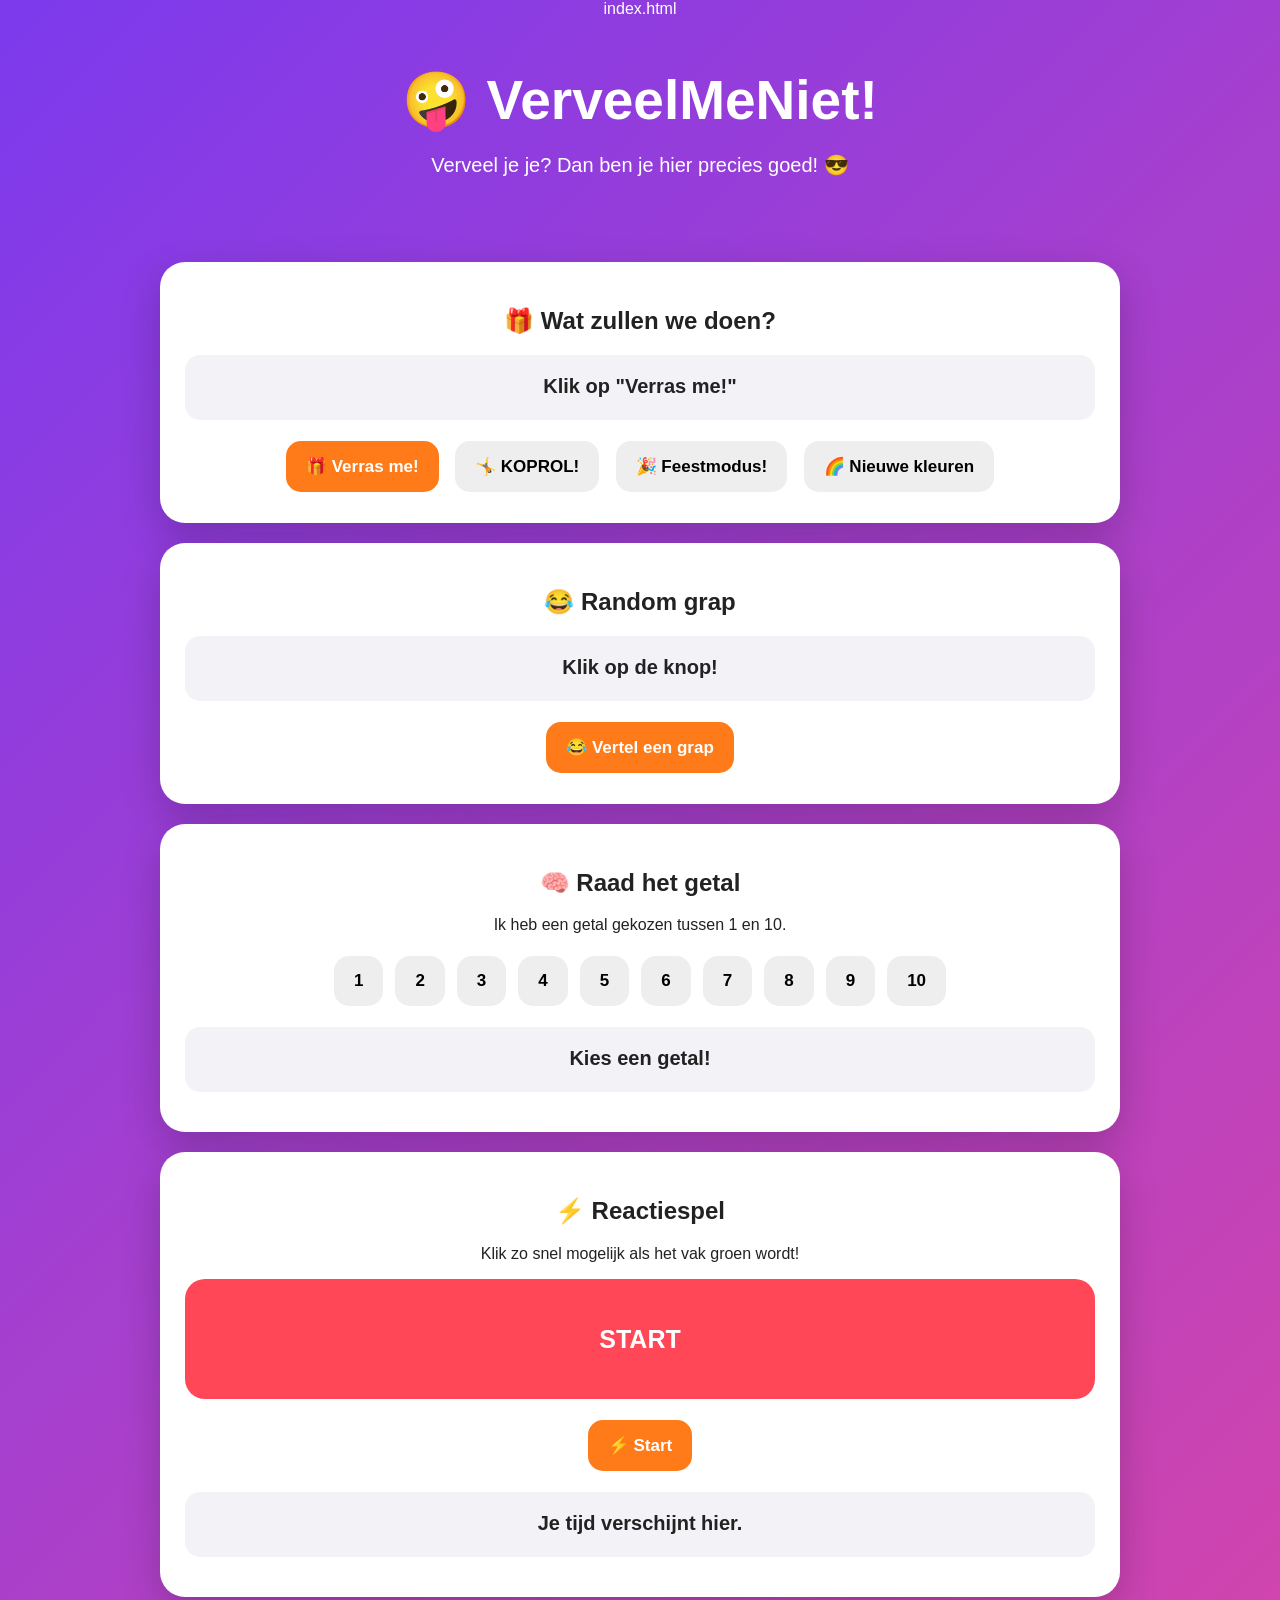
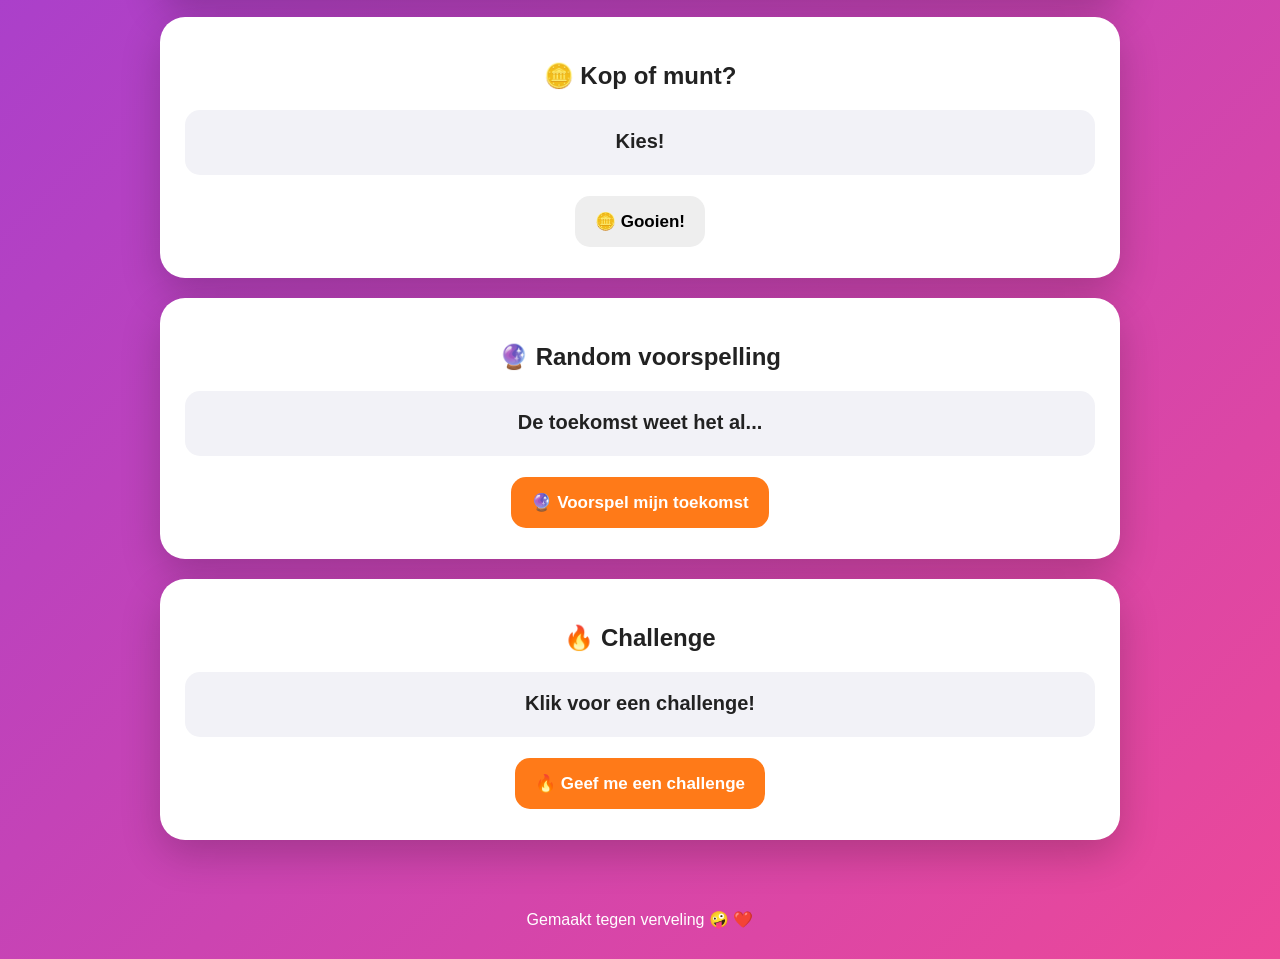
==== index.html @ f32ec21b "Add files via upload" ====
index.html
<!DOCTYPE html>
<html lang="nl">
<head>
<meta charset="UTF-8">
<meta name="viewport" content="width=device-width, initial-scale=1.0">

<title>VerveelMeNiet 🤪</title>

<style>
    * {
        box-sizing: border-box;
    }

    body {
        margin: 0;
        font-family: Arial, sans-serif;
        text-align: center;
        color: white;
        min-height: 100vh;
        background: linear-gradient(135deg, #7c3aed, #ec4899);
        transition: 0.5s;
    }

    header {
        padding: 50px 20px 25px;
    }

    h1 {
        font-size: 55px;
        margin: 0;
    }

    header p {
        font-size: 20px;
    }

    .container {
        max-width: 1000px;
        margin: auto;
        padding: 20px;
    }

    .card {
        background: white;
        color: #222;
        border-radius: 25px;
        padding: 25px;
        margin: 20px 0;
        box-shadow: 0 15px 40px rgba(0,0,0,0.2);
    }

    button {
        border: none;
        border-radius: 15px;
        padding: 15px 20px;
        margin: 6px;
        font-size: 17px;
        font-weight: bold;
        cursor: pointer;
        background: #eee;
        transition: 0.15s;
    }

    button:hover {
        transform: scale(1.08);
    }

    .main-button {
        background: #ff7a18;
        color: white;
    }

    .buttons {
        display: flex;
        flex-wrap: wrap;
        justify-content: center;
    }

    .result {
        background: #f2f2f7;
        border-radius: 15px;
        padding: 20px;
        margin: 15px 0;
        font-size: 20px;
        font-weight: bold;
        min-height: 65px;
    }

    #reaction {
        height: 120px;
        border-radius: 20px;
        background: #ff4757;
        display: flex;
        justify-content: center;
        align-items: center;
        color: white;
        font-size: 25px;
        font-weight: bold;
        cursor: pointer;
        margin: 15px 0;
    }

    footer {
        padding: 30px;
    }

    /* KOPROL */
    @keyframes koprol {
        0% {
            transform: rotate(0deg);
        }

        50% {
            transform: rotate(180deg) scale(0.9);
        }

        100% {
            transform: rotate(360deg);
        }
    }

    .do-koprol {
        animation: koprol 0.9s ease-in-out;
    }

    /* CONFETTI */
    .confetti {
        position: fixed;
        top: -20px;
        width: 10px;
        height: 18px;
        animation: vallen 2s linear forwards;
        z-index: 999;
    }

    @keyframes vallen {
        to {
            transform: translateY(110vh) rotate(720deg);
            opacity: 0;
        }
    }

    @media (max-width: 600px) {
        h1 {
            font-size: 40px;
        }

        header p {
            font-size: 17px;
        }

        button {
            font-size: 15px;
        }
    }
</style>
</head>

<body>

<header>
    <h1>🤪 VerveelMeNiet!</h1>

    <p>
        Verveel je je? Dan ben je hier precies goed! 😎
    </p>
</header>


<div class="container">

    <!-- VERRAS MIJ -->
    <div class="card">

        <h2>🎁 Wat zullen we doen?</h2>

        <div id="idee" class="result">
            Klik op "Verras me!"
        </div>

        <button class="main-button" onclick="verrasMij()">
            🎁 Verras me!
        </button>

        <button onclick="koprol()">
            🤸 KOPROL!
        </button>

        <button onclick="feest()">
            🎉 Feestmodus!
        </button>

        <button onclick="nieuweKleuren()">
            🌈 Nieuwe kleuren
        </button>

    </div>


    <!-- GRAP -->
    <div class="card">

        <h2>😂 Random grap</h2>

        <div id="grap" class="result">
            Klik op de knop!
        </div>

        <button class="main-button" onclick="grap()">
            😂 Vertel een grap
        </button>

    </div>


    <!-- RAAD HET GETAL -->
    <div class="card">

        <h2>🧠 Raad het getal</h2>

        <p>
            Ik heb een getal gekozen tussen 1 en 10.
        </p>

        <div class="buttons">

            <button onclick="raad(1)">1</button>
            <button onclick="raad(2)">2</button>
            <button onclick="raad(3)">3</button>
            <button onclick="raad(4)">4</button>
            <button onclick="raad(5)">5</button>
            <button onclick="raad(6)">6</button>
            <button onclick="raad(7)">7</button>
            <button onclick="raad(8)">8</button>
            <button onclick="raad(9)">9</button>
            <button onclick="raad(10)">10</button>

        </div>

        <div id="raadResultaat" class="result">
            Kies een getal!
        </div>

    </div>


    <!-- REACTIESPEL -->
    <div class="card">

        <h2>⚡ Reactiespel</h2>

        <p>
            Klik zo snel mogelijk als het vak groen wordt!
        </p>

        <div id="reaction" onclick="klikReaction()">
            START
        </div>

        <button class="main-button" onclick="startReaction()">
            ⚡ Start
        </button>

        <div id="reactionResult" class="result">
            Je tijd verschijnt hier.
        </div>

    </div>


    <!-- KOP OF MUNT -->
    <div class="card">

        <h2>🪙 Kop of munt?</h2>

        <div id="muntResultaat" class="result">
            Kies!
        </div>

        <button onclick="muntGooien()">
            🪙 Gooien!
        </button>

    </div>


    <!-- VOORSPELLING -->
    <div class="card">

        <h2>🔮 Random voorspelling</h2>

        <div id="voorspelling" class="result">
            De toekomst weet het al...
        </div>

        <button class="main-button" onclick="voorspel()">
            🔮 Voorspel mijn toekomst
        </button>

    </div>


    <!-- CHALLENGE -->
    <div class="card">

        <h2>🔥 Challenge</h2>

        <div id="challenge" class="result">
            Klik voor een challenge!
        </div>

        <button class="main-button" onclick="challenge()">
            🔥 Geef me een challenge
        </button>

    </div>

</div>


<footer>
    Gemaakt tegen verveling 🤪 ❤️
</footer>


<script>

const ideeen = [
    "Doe 20 seconden alsof je een robot bent 🤖",
    "Teken een dier met je ogen dicht 🎨",
    "Verzin een nieuwe kleur 🌈",
    "Doe een dansje van 10 seconden 💃",
    "Probeer een zin te zeggen zonder de letter A 😮",
    "Bouw een toren van spullen om je heen 🏗️",
    "Verzin een superheld met een nutteloze superkracht 🦸",
    "Doe alsof je een nieuwslezer bent 📺",
    "Maak een gekke foto 📸",
    "Leer één nieuw woord in een andere taal 🌍"
];


const grappen = [
    "Waarom ging de computer naar de dokter? Hij had een virus! 💻😂",
    "Wat zegt een vis als hij tegen een muur zwemt? Dam! 🐟",
    "Waarom kan een skelet niet liegen? Je kunt er dwars doorheen kijken! 💀",
    "Wat doet een nul naast een acht? Een briljant idee! 🤓",
    "Waarom nam de banaan zonnebrand mee? 🍌"
];


const challenges = [
    "Probeer 30 seconden niet te lachen 😐",
    "Noem 10 dieren in 15 seconden 🐶",
    "Bedenk 5 superkrachten die niemand wil 🦸",
    "Maak een geluid dat niemand kan raden 🔊",
    "Schrijf je naam met je andere hand ✍️",
    "Zoek iets in je kamer dat blauw is 🔎"
];


let geheimGetal = Math.floor(Math.random() * 10) + 1;

let reactionStart = 0;
let reactionKlaar = false;
let reactionTimer;


/* RANDOM ITEM */

function randomItem(lijst) {
    return lijst[Math.floor(Math.random() * lijst.length)];
}


/* VERRAS MIJ */

function verrasMij() {

    document.getElementById("idee").textContent =
        randomItem(ideeen);

}


/* GRAP */

function grap() {

    document.getElementById("grap").textContent =
        randomItem(grappen);

}


/* KOPROL */

function koprol() {

    document.body.classList.remove("do-koprol");

    void document.body.offsetWidth;

    document.body.classList.add("do-koprol");

}


/* FEEST */

function feest() {

    for (let i = 0; i < 80; i++) {

        let confetti = document.createElement("div");

        confetti.className = "confetti";

        confetti.style.left =
            Math.random() * 100 + "vw";

        confetti.style.background =
            "hsl(" + Math.random() * 360 + ", 90%, 60%)";

        confetti.style.animationDelay =
            Math.random() * 0.7 + "s";

        document.body.appendChild(confetti);

        setTimeout(function() {
            confetti.remove();
        }, 2500);

    }

}


/* NIEUWE KLEUREN */

function nieuweKleuren() {

    const kleuren = [
        ["#06b6d4", "#3b82f6"],
        ["#22c55e", "#14b8a6"],
        ["#f97316", "#ef4444"],
        ["#8b5cf6", "#d946ef"],
        ["#0f766e", "#84cc16"]
    ];

    let kleurenSet =
        randomItem(kleuren);

    document.body.style.background =
        "linear-gradient(135deg, " +
        kleurenSet[0] +
        ", " +
        kleurenSet[1] +
        ")";

}


/* RAAD HET GETAL */

function raad(getal) {

    let resultaat =
        document.getElementById("raadResultaat");

    if (getal === geheimGetal) {

        resultaat.textContent =
            "🎉 GOED GERADEN!";

        geheimGetal =
            Math.floor(Math.random() * 10) + 1;

        feest();

    } else if (getal < geheimGetal) {

        resultaat.textContent =
            "⬆️ Hoger!";

    } else {

        resultaat.textContent =
            "⬇️ Lager!";

    }

}


/* REACTIESPEL */

function startReaction() {

    const vak =
        document.getElementById("reaction");

    reactionKlaar = false;

    vak.textContent = "Wacht...";

    vak.style.background = "#f59e0b";

    let tijd =
        Math.random() * 3000 + 1000;

    clearTimeout(reactionTimer);

    reactionTimer = setTimeout(function() {

        reactionKlaar = true;

        reactionStart =
            performance.now();

        vak.textContent =
            "KLIK!!!";

        vak.style.background =
            "#22c55e";

    }, tijd);

}


/* REACTION KLIKKEN */

function klikReaction() {

    const vak =
        document.getElementById("reaction");

    if (!reactionKlaar) {

        vak.textContent =
            "TE VROEG! 😂";

        vak.style.background =
            "#ef4444";

        clearTimeout(reactionTimer);

        return;

    }

    let tijd =
        Math.round(
            performance.now() - reactionStart
        );

    document.getElementById("reactionResult")
        .textContent =
        "⚡ " + tijd + " milliseconden!";

    vak.textContent =
        "START";

    vak.style.background =
        "#ff4757";

    reactionKlaar = false;

}


/* KOP OF MUNT */

function muntGooien() {

    let resultaat =
        Math.random() < 0.5
        ? "KOP 🪙"
        : "MUNT 🪙";

    document.getElementById("muntResultaat")
        .textContent =
        resultaat;

}


/* VOORSPELLING */

function voorspel() {

    const voorspellingen = [

        "Binnenkort gebeurt er iets verrassend leuks! ✨",

        "Je gaat vandaag hard lachen 😂",

        "Je krijgt binnenkort een goed idee 💡",

        "Er wacht een leuke ontdekking op je 🔎",

        "Vandaag is een goede dag om iets nieuws te proberen 🚀"

    ];

    document.getElementById("voorspelling")
        .textContent =
        randomItem(voorspellingen);

}


/* CHALLENGE */

function challenge() {

    document.getElementById("challenge")
        .textContent =
        randomItem(challenges);

}

</script>

</body>
</html>
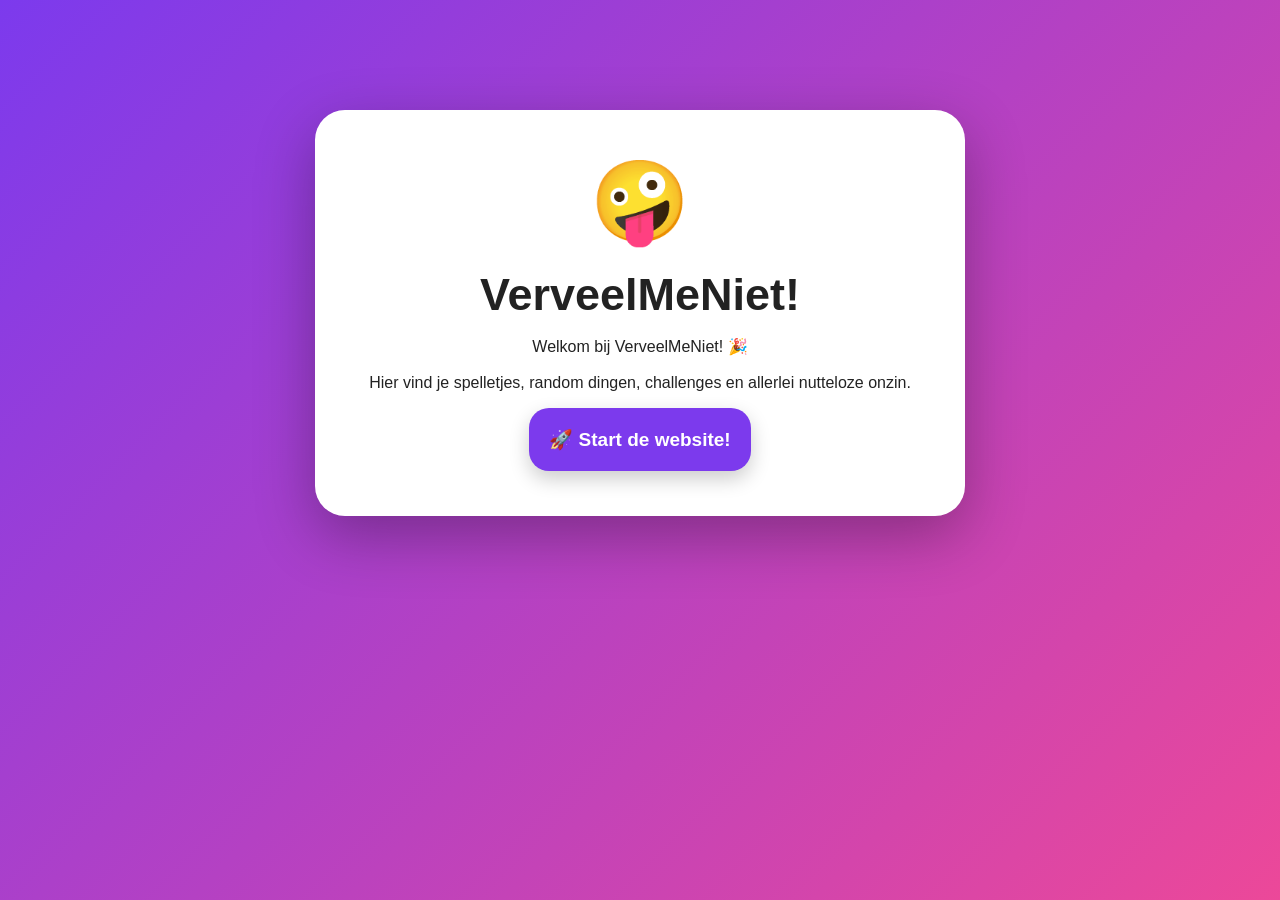
==== commit 1a80422b: "Refactor index.html structure and styling" ====
--- a/index.html
+++ b/index.html
@@ -1,11 +1,9 @@
-index.html
 <!DOCTYPE html>
 <html lang="nl">
 <head>
 <meta charset="UTF-8">
 <meta name="viewport" content="width=device-width, initial-scale=1.0">
-
-<title>VerveelMeNiet 🤪</title>
+<title>VerveelMeNiet!</title>
 
 <style>
     * {
@@ -15,143 +13,114 @@
     body {
         margin: 0;
         font-family: Arial, sans-serif;
+        background: linear-gradient(135deg, #7c3aed, #ec4899);
+        min-height: 100vh;
+        color: white;
+    }
+
+    .scherm {
+        display: none;
+        min-height: 100vh;
+        padding: 30px 20px;
         text-align: center;
+    }
+
+    .actief {
+        display: block;
+    }
+
+    h1 {
+        font-size: 45px;
+        margin: 20px 0 10px;
+    }
+
+    h2 {
+        font-size: 32px;
+    }
+
+    .ondertitel {
+        font-size: 20px;
+        margin-bottom: 30px;
+    }
+
+    .menu {
+        max-width: 800px;
+        margin: auto;
+        display: grid;
+        grid-template-columns: repeat(auto-fit, minmax(220px, 1fr));
+        gap: 18px;
+    }
+
+    button {
+        border: none;
+        border-radius: 20px;
+        padding: 20px;
+        font-size: 19px;
+        font-weight: bold;
+        cursor: pointer;
+        background: white;
+        color: #333;
+        box-shadow: 0 8px 20px rgba(0,0,0,0.2);
+        transition: 0.2s;
+    }
+
+    button:hover {
+        transform: scale(1.05);
+    }
+
+    .terug {
+        margin-top: 35px;
+        background: #222;
         color: white;
-        min-height: 100vh;
-        background: linear-gradient(135deg, #7c3aed, #ec4899);
-        transition: 0.5s;
-    }
-
-    header {
-        padding: 50px 20px 25px;
-    }
-
-    h1 {
-        font-size: 55px;
-        margin: 0;
-    }
-
-    header p {
-        font-size: 20px;
-    }
-
-    .container {
-        max-width: 1000px;
-        margin: auto;
-        padding: 20px;
-    }
-
-    .card {
+    }
+
+    .random-knop {
+        background: linear-gradient(135deg, #ff7a18, #ffb000);
+        color: white;
+        font-size: 24px;
+        padding: 25px;
+    }
+
+    .start-box {
+        max-width: 650px;
+        margin: 80px auto;
         background: white;
         color: #222;
+        padding: 45px 25px;
+        border-radius: 30px;
+        box-shadow: 0 20px 60px rgba(0,0,0,0.3);
+    }
+
+    .start-emoji {
+        font-size: 80px;
+    }
+
+    .start-box button {
+        background: #7c3aed;
+        color: white;
+    }
+
+    .kaart {
+        max-width: 700px;
+        margin: 30px auto;
+        background: white;
+        color: #222;
+        padding: 35px;
         border-radius: 25px;
-        padding: 25px;
-        margin: 20px 0;
-        box-shadow: 0 15px 40px rgba(0,0,0,0.2);
-    }
-
-    button {
-        border: none;
-        border-radius: 15px;
-        padding: 15px 20px;
-        margin: 6px;
-        font-size: 17px;
-        font-weight: bold;
-        cursor: pointer;
-        background: #eee;
-        transition: 0.15s;
-    }
-
-    button:hover {
-        transform: scale(1.08);
-    }
-
-    .main-button {
-        background: #ff7a18;
-        color: white;
-    }
-
-    .buttons {
-        display: flex;
-        flex-wrap: wrap;
-        justify-content: center;
-    }
-
-    .result {
-        background: #f2f2f7;
-        border-radius: 15px;
-        padding: 20px;
-        margin: 15px 0;
-        font-size: 20px;
-        font-weight: bold;
-        min-height: 65px;
-    }
-
-    #reaction {
-        height: 120px;
-        border-radius: 20px;
-        background: #ff4757;
-        display: flex;
-        justify-content: center;
-        align-items: center;
-        color: white;
-        font-size: 25px;
-        font-weight: bold;
-        cursor: pointer;
-        margin: 15px 0;
-    }
-
-    footer {
-        padding: 30px;
-    }
-
-    /* KOPROL */
-    @keyframes koprol {
-        0% {
-            transform: rotate(0deg);
-        }
-
-        50% {
-            transform: rotate(180deg) scale(0.9);
-        }
-
-        100% {
-            transform: rotate(360deg);
-        }
-    }
-
-    .do-koprol {
-        animation: koprol 0.9s ease-in-out;
-    }
-
-    /* CONFETTI */
-    .confetti {
-        position: fixed;
-        top: -20px;
-        width: 10px;
-        height: 18px;
-        animation: vallen 2s linear forwards;
-        z-index: 999;
-    }
-
-    @keyframes vallen {
-        to {
-            transform: translateY(110vh) rotate(720deg);
-            opacity: 0;
-        }
+        box-shadow: 0 10px 30px rgba(0,0,0,0.25);
+    }
+
+    .kaart h3 {
+        font-size: 30px;
     }
 
     @media (max-width: 600px) {
         h1 {
-            font-size: 40px;
+            font-size: 35px;
         }
 
-        header p {
-            font-size: 17px;
-        }
-
-        button {
-            font-size: 15px;
+        h2 {
+            font-size: 27px;
         }
     }
 </style>
@@ -159,469 +128,360 @@
 
 <body>
 
-<header>
+<!-- ========================= -->
+<!-- STARTSCHERM -->
+<!-- ========================= -->
+
+<div id="startscherm" class="scherm actief">
+
+    <div class="start-box">
+
+        <div class="start-emoji">🤪</div>
+
+        <h1>VerveelMeNiet!</h1>
+
+        <p>
+            Welkom bij VerveelMeNiet! 🎉<br><br>
+            Hier vind je spelletjes, random dingen,
+            challenges en allerlei nutteloze onzin.
+        </p>
+
+        <button onclick="naar('hoofdmenu')">
+            🚀 Start de website!
+        </button>
+
+    </div>
+
+</div>
+
+
+<!-- ========================= -->
+<!-- HOOFDMENU -->
+<!-- ========================= -->
+
+<div id="hoofdmenu" class="scherm">
+
     <h1>🤪 VerveelMeNiet!</h1>
 
-    <p>
-        Verveel je je? Dan ben je hier precies goed! 😎
+    <p class="ondertitel">
+        Kies waar je zin in hebt!
     </p>
-</header>
-
-
-<div class="container">
-
-    <!-- VERRAS MIJ -->
-    <div class="card">
-
-        <h2>🎁 Wat zullen we doen?</h2>
-
-        <div id="idee" class="result">
-            Klik op "Verras me!"
-        </div>
-
-        <button class="main-button" onclick="verrasMij()">
-            🎁 Verras me!
-        </button>
-
-        <button onclick="koprol()">
-            🤸 KOPROL!
-        </button>
-
-        <button onclick="feest()">
-            🎉 Feestmodus!
-        </button>
-
-        <button onclick="nieuweKleuren()">
-            🌈 Nieuwe kleuren
-        </button>
-
-    </div>
-
-
-    <!-- GRAP -->
-    <div class="card">
-
-        <h2>😂 Random grap</h2>
-
-        <div id="grap" class="result">
-            Klik op de knop!
-        </div>
-
-        <button class="main-button" onclick="grap()">
-            😂 Vertel een grap
-        </button>
-
-    </div>
-
-
-    <!-- RAAD HET GETAL -->
-    <div class="card">
-
-        <h2>🧠 Raad het getal</h2>
-
-        <p>
-            Ik heb een getal gekozen tussen 1 en 10.
+
+    <div class="menu">
+
+        <button onclick="naar('spelletjes')">
+            🎮 Spelletjes
+        </button>
+
+        <button onclick="naar('random')">
+            🎲 Random
+        </button>
+
+        <button onclick="naar('nutteloos')">
+            🤪 Nutteloos & grappig
+        </button>
+
+        <button onclick="naar('challenges')">
+            🏆 Challenges
+        </button>
+
+        <button onclick="naar('achievements')">
+            🎖️ Achievements
+        </button>
+
+        <button class="random-knop" onclick="doeIetsWillekeurigs()">
+            🤯 DOE IETS<br>WILLEKEURIGS
+        </button>
+
+    </div>
+
+</div>
+
+
+<!-- ========================= -->
+<!-- SPELLETJES -->
+<!-- ========================= -->
+
+<div id="spelletjes" class="scherm">
+
+    <h2>🎮 Spelletjes</h2>
+
+    <p class="ondertitel">
+        Kies een spel!
+    </p>
+
+    <div class="menu">
+
+        <button onclick="openSpel('🎯 Klikspel')">
+            🎯 Klikspel
+        </button>
+
+        <button onclick="openSpel('🧠 Geheugenspel')">
+            🧠 Geheugenspel
+        </button>
+
+        <button onclick="openSpel('🐍 Mini Snake')">
+            🐍 Mini Snake
+        </button>
+
+        <button onclick="openSpel('🔢 2048-achtig spel')">
+            🔢 2048-achtig spel
+        </button>
+
+        <button onclick="openSpel('🟢 Kleur-reactiespel')">
+            🟢 Kleur-reactiespel
+        </button>
+
+        <button onclick="openSpel('🧩 Mini-puzzel')">
+            🧩 Mini-puzzel
+        </button>
+
+        <button onclick="openSpel('🪨📄✂️ Steen-papier-schaar')">
+            🪨📄✂️ Steen-papier-schaar
+        </button>
+
+    </div>
+
+    <button class="terug" onclick="naar('hoofdmenu')">
+        🏠 Hoofdmenu
+    </button>
+
+</div>
+
+
+<!-- ========================= -->
+<!-- RANDOM -->
+<!-- ========================= -->
+
+<div id="random" class="scherm">
+
+    <h2>🎲 Random</h2>
+
+    <div class="menu">
+
+        <button onclick="openSpel('🔥 Random challenge')">
+            🔥 Random challenge
+        </button>
+
+        <button onclick="openSpel('🔮 Random voorspelling')">
+            🔮 Random voorspelling
+        </button>
+
+        <button onclick="openSpel('🎭 Persoonlijkheidstest')">
+            🎭 Welke persoonlijkheid ben jij?
+        </button>
+
+        <button onclick="openSpel('🦸 Superkracht')">
+            🦸 Welke superkracht krijg jij?
+        </button>
+
+        <button onclick="openSpel('🐉 Fantasiedier')">
+            🐉 Welk fantasiedier ben jij?
+        </button>
+
+        <button onclick="openSpel('🌍 Random plek')">
+            🌍 Random plek op aarde
+        </button>
+
+        <button onclick="openSpel('🍕 Eten')">
+            🍕 Wat moet je vandaag eten?
+        </button>
+
+    </div>
+
+    <button class="terug" onclick="naar('hoofdmenu')">
+        🏠 Hoofdmenu
+    </button>
+
+</div>
+
+
+<!-- ========================= -->
+<!-- NUTTELOOS -->
+<!-- ========================= -->
+
+<div id="nutteloos" class="scherm">
+
+    <h2>🤪 Nutteloos & grappig</h2>
+
+    <div class="menu">
+
+        <button onclick="openSpel('🐸 Kikker')">
+            🐸 Kikker over je scherm
+        </button>
+
+        <button onclick="openSpel('🐱 Kattenknop')">
+            🐱 Kattenknop
+        </button>
+
+        <button onclick="openSpel('🥔 Aardappelknop')">
+            🥔 Aardappelknop
+        </button>
+
+        <button onclick="openSpel('🦆 Eendensimulator')">
+            🦆 Eendensimulator
+        </button>
+
+        <button onclick="openSpel('🧀 Kaasknop')">
+            🧀 Kaasknop
+        </button>
+
+        <button onclick="openSpel('💨 Nutteloze knop')">
+            💨 Nutteloze knop
+        </button>
+
+        <button onclick="openSpel('🔊 Random geluid')">
+            🔊 Random geluid
+        </button>
+
+    </div>
+
+    <button class="terug" onclick="naar('hoofdmenu')">
+        🏠 Hoofdmenu
+    </button>
+
+</div>
+
+
+<!-- ========================= -->
+<!-- CHALLENGES -->
+<!-- ========================= -->
+
+<div id="challenges" class="scherm">
+
+    <h2>🏆 Challenges</h2>
+
+    <div class="menu">
+
+        <button onclick="openSpel('📅 Dagelijkse challenge')">
+            📅 Dagelijkse challenge
+        </button>
+
+        <button onclick="openSpel('🔥 Highscore')">
+            🔥 Highscore
+        </button>
+
+        <button onclick="openSpel('⭐ Punten')">
+            ⭐ Punten verzamelen
+        </button>
+
+    </div>
+
+    <button class="terug" onclick="naar('hoofdmenu')">
+        🏠 Hoofdmenu
+    </button>
+
+</div>
+
+
+<!-- ========================= -->
+<!-- ACHIEVEMENTS -->
+<!-- ========================= -->
+
+<div id="achievements" class="scherm">
+
+    <h2>🎖️ Achievements</h2>
+
+    <div class="kaart">
+
+        <h3>🏅 Jouw achievements</h3>
+
+        <p>🤸 Eerste koprol</p>
+        <p>🎉 Feestbeest</p>
+        <p>😂 10 grappen bekeken</p>
+        <p>🎮 5 spelletjes gespeeld</p>
+
+    </div>
+
+    <button class="terug" onclick="naar('hoofdmenu')">
+        🏠 Hoofdmenu
+    </button>
+
+</div>
+
+
+<!-- ========================= -->
+<!-- SPEL-SCHERM -->
+<!-- ========================= -->
+
+<div id="spel" class="scherm">
+
+    <div class="kaart">
+
+        <h2 id="spelTitel">🎮 Spel</h2>
+
+        <p id="spelTekst">
+            Dit spel gaan we binnenkort bouwen! 🚧
         </p>
 
-        <div class="buttons">
-
-            <button onclick="raad(1)">1</button>
-            <button onclick="raad(2)">2</button>
-            <button onclick="raad(3)">3</button>
-            <button onclick="raad(4)">4</button>
-            <button onclick="raad(5)">5</button>
-            <button onclick="raad(6)">6</button>
-            <button onclick="raad(7)">7</button>
-            <button onclick="raad(8)">8</button>
-            <button onclick="raad(9)">9</button>
-            <button onclick="raad(10)">10</button>
-
-        </div>
-
-        <div id="raadResultaat" class="result">
-            Kies een getal!
-        </div>
-
-    </div>
-
-
-    <!-- REACTIESPEL -->
-    <div class="card">
-
-        <h2>⚡ Reactiespel</h2>
-
-        <p>
-            Klik zo snel mogelijk als het vak groen wordt!
-        </p>
-
-        <div id="reaction" onclick="klikReaction()">
-            START
-        </div>
-
-        <button class="main-button" onclick="startReaction()">
-            ⚡ Start
-        </button>
-
-        <div id="reactionResult" class="result">
-            Je tijd verschijnt hier.
-        </div>
-
-    </div>
-
-
-    <!-- KOP OF MUNT -->
-    <div class="card">
-
-        <h2>🪙 Kop of munt?</h2>
-
-        <div id="muntResultaat" class="result">
-            Kies!
-        </div>
-
-        <button onclick="muntGooien()">
-            🪙 Gooien!
-        </button>
-
-    </div>
-
-
-    <!-- VOORSPELLING -->
-    <div class="card">
-
-        <h2>🔮 Random voorspelling</h2>
-
-        <div id="voorspelling" class="result">
-            De toekomst weet het al...
-        </div>
-
-        <button class="main-button" onclick="voorspel()">
-            🔮 Voorspel mijn toekomst
-        </button>
-
-    </div>
-
-
-    <!-- CHALLENGE -->
-    <div class="card">
-
-        <h2>🔥 Challenge</h2>
-
-        <div id="challenge" class="result">
-            Klik voor een challenge!
-        </div>
-
-        <button class="main-button" onclick="challenge()">
-            🔥 Geef me een challenge
-        </button>
-
-    </div>
-
-</div>
-
-
-<footer>
-    Gemaakt tegen verveling 🤪 ❤️
-</footer>
+        <button onclick="naar('spelletjes')">
+            🎮 Terug naar spelletjes
+        </button>
+
+        <br><br>
+
+        <button class="terug" onclick="naar('hoofdmenu')">
+            🏠 Hoofdmenu
+        </button>
+
+    </div>
+
+</div>
 
 
 <script>
 
-const ideeen = [
-    "Doe 20 seconden alsof je een robot bent 🤖",
-    "Teken een dier met je ogen dicht 🎨",
-    "Verzin een nieuwe kleur 🌈",
-    "Doe een dansje van 10 seconden 💃",
-    "Probeer een zin te zeggen zonder de letter A 😮",
-    "Bouw een toren van spullen om je heen 🏗️",
-    "Verzin een superheld met een nutteloze superkracht 🦸",
-    "Doe alsof je een nieuwslezer bent 📺",
-    "Maak een gekke foto 📸",
-    "Leer één nieuw woord in een andere taal 🌍"
-];
-
-
-const grappen = [
-    "Waarom ging de computer naar de dokter? Hij had een virus! 💻😂",
-    "Wat zegt een vis als hij tegen een muur zwemt? Dam! 🐟",
-    "Waarom kan een skelet niet liegen? Je kunt er dwars doorheen kijken! 💀",
-    "Wat doet een nul naast een acht? Een briljant idee! 🤓",
-    "Waarom nam de banaan zonnebrand mee? 🍌"
-];
-
-
-const challenges = [
-    "Probeer 30 seconden niet te lachen 😐",
-    "Noem 10 dieren in 15 seconden 🐶",
-    "Bedenk 5 superkrachten die niemand wil 🦸",
-    "Maak een geluid dat niemand kan raden 🔊",
-    "Schrijf je naam met je andere hand ✍️",
-    "Zoek iets in je kamer dat blauw is 🔎"
-];
-
-
-let geheimGetal = Math.floor(Math.random() * 10) + 1;
-
-let reactionStart = 0;
-let reactionKlaar = false;
-let reactionTimer;
-
-
-/* RANDOM ITEM */
-
-function randomItem(lijst) {
-    return lijst[Math.floor(Math.random() * lijst.length)];
+function naar(schermNaam) {
+
+    const schermen = document.querySelectorAll(".scherm");
+
+    schermen.forEach(function(scherm) {
+        scherm.classList.remove("actief");
+    });
+
+    document.getElementById(schermNaam).classList.add("actief");
+
+    window.scrollTo(0, 0);
 }
 
 
-/* VERRAS MIJ */
-
-function verrasMij() {
-
-    document.getElementById("idee").textContent =
-        randomItem(ideeen);
-
+function openSpel(naam) {
+
+    document.getElementById("spelTitel").textContent = naam;
+
+    document.getElementById("spelTekst").textContent =
+        "Dit onderdeel gaan we binnenkort helemaal werkend maken! 🚧";
+
+    naar("spel");
 }
 
 
-/* GRAP */
-
-function grap() {
-
-    document.getElementById("grap").textContent =
-        randomItem(grappen);
-
+function doeIetsWillekeurigs() {
+
+    const dingen = [
+        "🎯 Klikspel",
+        "🧠 Geheugenspel",
+        "🐍 Mini Snake",
+        "🔮 Een random voorspelling",
+        "🔥 Een random challenge",
+        "🐸 Een kikker",
+        "😂 Een grap",
+        "🎉 Confetti"
+    ];
+
+    const keuze =
+        dingen[Math.floor(Math.random() * dingen.length)];
+
+    document.getElementById("spelTitel").textContent =
+        "🤯 Willekeurig gekozen!";
+
+    document.getElementById("spelTekst").textContent =
+        "Je krijgt: " + keuze;
+
+    naar("spel");
 }
 
-
-/* KOPROL */
-
-function koprol() {
-
-    document.body.classList.remove("do-koprol");
-
-    void document.body.offsetWidth;
-
-    document.body.classList.add("do-koprol");
-
-}
-
-
-/* FEEST */
-
-function feest() {
-
-    for (let i = 0; i < 80; i++) {
-
-        let confetti = document.createElement("div");
-
-        confetti.className = "confetti";
-
-        confetti.style.left =
-            Math.random() * 100 + "vw";
-
-        confetti.style.background =
-            "hsl(" + Math.random() * 360 + ", 90%, 60%)";
-
-        confetti.style.animationDelay =
-            Math.random() * 0.7 + "s";
-
-        document.body.appendChild(confetti);
-
-        setTimeout(function() {
-            confetti.remove();
-        }, 2500);
-
-    }
-
-}
-
-
-/* NIEUWE KLEUREN */
-
-function nieuweKleuren() {
-
-    const kleuren = [
-        ["#06b6d4", "#3b82f6"],
-        ["#22c55e", "#14b8a6"],
-        ["#f97316", "#ef4444"],
-        ["#8b5cf6", "#d946ef"],
-        ["#0f766e", "#84cc16"]
-    ];
-
-    let kleurenSet =
-        randomItem(kleuren);
-
-    document.body.style.background =
-        "linear-gradient(135deg, " +
-        kleurenSet[0] +
-        ", " +
-        kleurenSet[1] +
-        ")";
-
-}
-
-
-/* RAAD HET GETAL */
-
-function raad(getal) {
-
-    let resultaat =
-        document.getElementById("raadResultaat");
-
-    if (getal === geheimGetal) {
-
-        resultaat.textContent =
-            "🎉 GOED GERADEN!";
-
-        geheimGetal =
-            Math.floor(Math.random() * 10) + 1;
-
-        feest();
-
-    } else if (getal < geheimGetal) {
-
-        resultaat.textContent =
-            "⬆️ Hoger!";
-
-    } else {
-
-        resultaat.textContent =
-            "⬇️ Lager!";
-
-    }
-
-}
-
-
-/* REACTIESPEL */
-
-function startReaction() {
-
-    const vak =
-        document.getElementById("reaction");
-
-    reactionKlaar = false;
-
-    vak.textContent = "Wacht...";
-
-    vak.style.background = "#f59e0b";
-
-    let tijd =
-        Math.random() * 3000 + 1000;
-
-    clearTimeout(reactionTimer);
-
-    reactionTimer = setTimeout(function() {
-
-        reactionKlaar = true;
-
-        reactionStart =
-            performance.now();
-
-        vak.textContent =
-            "KLIK!!!";
-
-        vak.style.background =
-            "#22c55e";
-
-    }, tijd);
-
-}
-
-
-/* REACTION KLIKKEN */
-
-function klikReaction() {
-
-    const vak =
-        document.getElementById("reaction");
-
-    if (!reactionKlaar) {
-
-        vak.textContent =
-            "TE VROEG! 😂";
-
-        vak.style.background =
-            "#ef4444";
-
-        clearTimeout(reactionTimer);
-
-        return;
-
-    }
-
-    let tijd =
-        Math.round(
-            performance.now() - reactionStart
-        );
-
-    document.getElementById("reactionResult")
-        .textContent =
-        "⚡ " + tijd + " milliseconden!";
-
-    vak.textContent =
-        "START";
-
-    vak.style.background =
-        "#ff4757";
-
-    reactionKlaar = false;
-
-}
-
-
-/* KOP OF MUNT */
-
-function muntGooien() {
-
-    let resultaat =
-        Math.random() < 0.5
-        ? "KOP 🪙"
-        : "MUNT 🪙";
-
-    document.getElementById("muntResultaat")
-        .textContent =
-        resultaat;
-
-}
-
-
-/* VOORSPELLING */
-
-function voorspel() {
-
-    const voorspellingen = [
-
-        "Binnenkort gebeurt er iets verrassend leuks! ✨",
-
-        "Je gaat vandaag hard lachen 😂",
-
-        "Je krijgt binnenkort een goed idee 💡",
-
-        "Er wacht een leuke ontdekking op je 🔎",
-
-        "Vandaag is een goede dag om iets nieuws te proberen 🚀"
-
-    ];
-
-    document.getElementById("voorspelling")
-        .textContent =
-        randomItem(voorspellingen);
-
-}
-
-
-/* CHALLENGE */
-
-function challenge() {
-
-    document.getElementById("challenge")
-        .textContent =
-        randomItem(challenges);
-
-}
-
 </script>
 
 </body>
-</html>+</html>
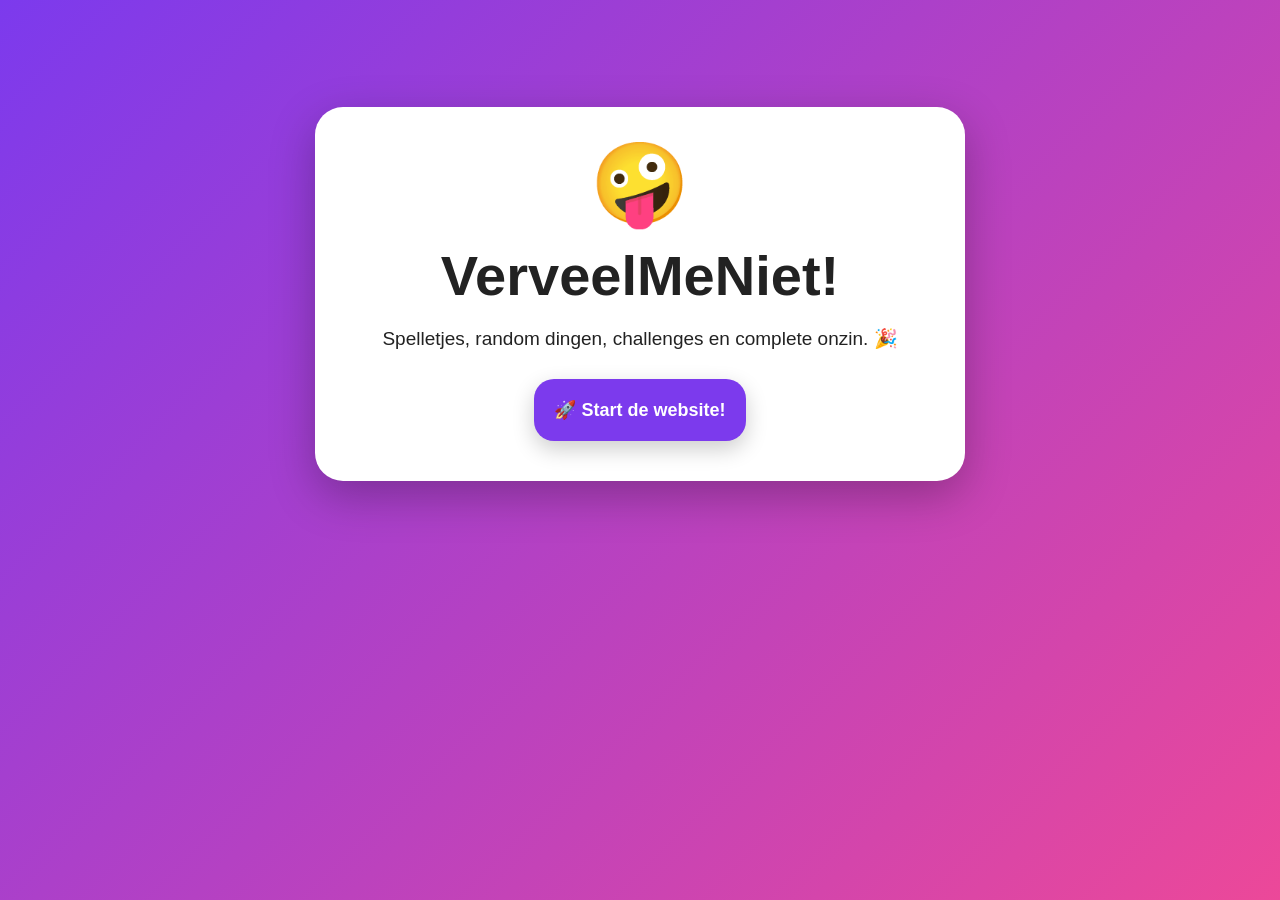
==== commit 759d10dd: "Add files via upload" ====
--- a/index.html
+++ b/index.html
@@ -1,487 +1 @@
-<!DOCTYPE html>
-<html lang="nl">
-<head>
-<meta charset="UTF-8">
-<meta name="viewport" content="width=device-width, initial-scale=1.0">
-<title>VerveelMeNiet!</title>
-
-<style>
-    * {
-        box-sizing: border-box;
-    }
-
-    body {
-        margin: 0;
-        font-family: Arial, sans-serif;
-        background: linear-gradient(135deg, #7c3aed, #ec4899);
-        min-height: 100vh;
-        color: white;
-    }
-
-    .scherm {
-        display: none;
-        min-height: 100vh;
-        padding: 30px 20px;
-        text-align: center;
-    }
-
-    .actief {
-        display: block;
-    }
-
-    h1 {
-        font-size: 45px;
-        margin: 20px 0 10px;
-    }
-
-    h2 {
-        font-size: 32px;
-    }
-
-    .ondertitel {
-        font-size: 20px;
-        margin-bottom: 30px;
-    }
-
-    .menu {
-        max-width: 800px;
-        margin: auto;
-        display: grid;
-        grid-template-columns: repeat(auto-fit, minmax(220px, 1fr));
-        gap: 18px;
-    }
-
-    button {
-        border: none;
-        border-radius: 20px;
-        padding: 20px;
-        font-size: 19px;
-        font-weight: bold;
-        cursor: pointer;
-        background: white;
-        color: #333;
-        box-shadow: 0 8px 20px rgba(0,0,0,0.2);
-        transition: 0.2s;
-    }
-
-    button:hover {
-        transform: scale(1.05);
-    }
-
-    .terug {
-        margin-top: 35px;
-        background: #222;
-        color: white;
-    }
-
-    .random-knop {
-        background: linear-gradient(135deg, #ff7a18, #ffb000);
-        color: white;
-        font-size: 24px;
-        padding: 25px;
-    }
-
-    .start-box {
-        max-width: 650px;
-        margin: 80px auto;
-        background: white;
-        color: #222;
-        padding: 45px 25px;
-        border-radius: 30px;
-        box-shadow: 0 20px 60px rgba(0,0,0,0.3);
-    }
-
-    .start-emoji {
-        font-size: 80px;
-    }
-
-    .start-box button {
-        background: #7c3aed;
-        color: white;
-    }
-
-    .kaart {
-        max-width: 700px;
-        margin: 30px auto;
-        background: white;
-        color: #222;
-        padding: 35px;
-        border-radius: 25px;
-        box-shadow: 0 10px 30px rgba(0,0,0,0.25);
-    }
-
-    .kaart h3 {
-        font-size: 30px;
-    }
-
-    @media (max-width: 600px) {
-        h1 {
-            font-size: 35px;
-        }
-
-        h2 {
-            font-size: 27px;
-        }
-    }
-</style>
-</head>
-
-<body>
-
-<!-- ========================= -->
-<!-- STARTSCHERM -->
-<!-- ========================= -->
-
-<div id="startscherm" class="scherm actief">
-
-    <div class="start-box">
-
-        <div class="start-emoji">🤪</div>
-
-        <h1>VerveelMeNiet!</h1>
-
-        <p>
-            Welkom bij VerveelMeNiet! 🎉<br><br>
-            Hier vind je spelletjes, random dingen,
-            challenges en allerlei nutteloze onzin.
-        </p>
-
-        <button onclick="naar('hoofdmenu')">
-            🚀 Start de website!
-        </button>
-
-    </div>
-
-</div>
-
-
-<!-- ========================= -->
-<!-- HOOFDMENU -->
-<!-- ========================= -->
-
-<div id="hoofdmenu" class="scherm">
-
-    <h1>🤪 VerveelMeNiet!</h1>
-
-    <p class="ondertitel">
-        Kies waar je zin in hebt!
-    </p>
-
-    <div class="menu">
-
-        <button onclick="naar('spelletjes')">
-            🎮 Spelletjes
-        </button>
-
-        <button onclick="naar('random')">
-            🎲 Random
-        </button>
-
-        <button onclick="naar('nutteloos')">
-            🤪 Nutteloos & grappig
-        </button>
-
-        <button onclick="naar('challenges')">
-            🏆 Challenges
-        </button>
-
-        <button onclick="naar('achievements')">
-            🎖️ Achievements
-        </button>
-
-        <button class="random-knop" onclick="doeIetsWillekeurigs()">
-            🤯 DOE IETS<br>WILLEKEURIGS
-        </button>
-
-    </div>
-
-</div>
-
-
-<!-- ========================= -->
-<!-- SPELLETJES -->
-<!-- ========================= -->
-
-<div id="spelletjes" class="scherm">
-
-    <h2>🎮 Spelletjes</h2>
-
-    <p class="ondertitel">
-        Kies een spel!
-    </p>
-
-    <div class="menu">
-
-        <button onclick="openSpel('🎯 Klikspel')">
-            🎯 Klikspel
-        </button>
-
-        <button onclick="openSpel('🧠 Geheugenspel')">
-            🧠 Geheugenspel
-        </button>
-
-        <button onclick="openSpel('🐍 Mini Snake')">
-            🐍 Mini Snake
-        </button>
-
-        <button onclick="openSpel('🔢 2048-achtig spel')">
-            🔢 2048-achtig spel
-        </button>
-
-        <button onclick="openSpel('🟢 Kleur-reactiespel')">
-            🟢 Kleur-reactiespel
-        </button>
-
-        <button onclick="openSpel('🧩 Mini-puzzel')">
-            🧩 Mini-puzzel
-        </button>
-
-        <button onclick="openSpel('🪨📄✂️ Steen-papier-schaar')">
-            🪨📄✂️ Steen-papier-schaar
-        </button>
-
-    </div>
-
-    <button class="terug" onclick="naar('hoofdmenu')">
-        🏠 Hoofdmenu
-    </button>
-
-</div>
-
-
-<!-- ========================= -->
-<!-- RANDOM -->
-<!-- ========================= -->
-
-<div id="random" class="scherm">
-
-    <h2>🎲 Random</h2>
-
-    <div class="menu">
-
-        <button onclick="openSpel('🔥 Random challenge')">
-            🔥 Random challenge
-        </button>
-
-        <button onclick="openSpel('🔮 Random voorspelling')">
-            🔮 Random voorspelling
-        </button>
-
-        <button onclick="openSpel('🎭 Persoonlijkheidstest')">
-            🎭 Welke persoonlijkheid ben jij?
-        </button>
-
-        <button onclick="openSpel('🦸 Superkracht')">
-            🦸 Welke superkracht krijg jij?
-        </button>
-
-        <button onclick="openSpel('🐉 Fantasiedier')">
-            🐉 Welk fantasiedier ben jij?
-        </button>
-
-        <button onclick="openSpel('🌍 Random plek')">
-            🌍 Random plek op aarde
-        </button>
-
-        <button onclick="openSpel('🍕 Eten')">
-            🍕 Wat moet je vandaag eten?
-        </button>
-
-    </div>
-
-    <button class="terug" onclick="naar('hoofdmenu')">
-        🏠 Hoofdmenu
-    </button>
-
-</div>
-
-
-<!-- ========================= -->
-<!-- NUTTELOOS -->
-<!-- ========================= -->
-
-<div id="nutteloos" class="scherm">
-
-    <h2>🤪 Nutteloos & grappig</h2>
-
-    <div class="menu">
-
-        <button onclick="openSpel('🐸 Kikker')">
-            🐸 Kikker over je scherm
-        </button>
-
-        <button onclick="openSpel('🐱 Kattenknop')">
-            🐱 Kattenknop
-        </button>
-
-        <button onclick="openSpel('🥔 Aardappelknop')">
-            🥔 Aardappelknop
-        </button>
-
-        <button onclick="openSpel('🦆 Eendensimulator')">
-            🦆 Eendensimulator
-        </button>
-
-        <button onclick="openSpel('🧀 Kaasknop')">
-            🧀 Kaasknop
-        </button>
-
-        <button onclick="openSpel('💨 Nutteloze knop')">
-            💨 Nutteloze knop
-        </button>
-
-        <button onclick="openSpel('🔊 Random geluid')">
-            🔊 Random geluid
-        </button>
-
-    </div>
-
-    <button class="terug" onclick="naar('hoofdmenu')">
-        🏠 Hoofdmenu
-    </button>
-
-</div>
-
-
-<!-- ========================= -->
-<!-- CHALLENGES -->
-<!-- ========================= -->
-
-<div id="challenges" class="scherm">
-
-    <h2>🏆 Challenges</h2>
-
-    <div class="menu">
-
-        <button onclick="openSpel('📅 Dagelijkse challenge')">
-            📅 Dagelijkse challenge
-        </button>
-
-        <button onclick="openSpel('🔥 Highscore')">
-            🔥 Highscore
-        </button>
-
-        <button onclick="openSpel('⭐ Punten')">
-            ⭐ Punten verzamelen
-        </button>
-
-    </div>
-
-    <button class="terug" onclick="naar('hoofdmenu')">
-        🏠 Hoofdmenu
-    </button>
-
-</div>
-
-
-<!-- ========================= -->
-<!-- ACHIEVEMENTS -->
-<!-- ========================= -->
-
-<div id="achievements" class="scherm">
-
-    <h2>🎖️ Achievements</h2>
-
-    <div class="kaart">
-
-        <h3>🏅 Jouw achievements</h3>
-
-        <p>🤸 Eerste koprol</p>
-        <p>🎉 Feestbeest</p>
-        <p>😂 10 grappen bekeken</p>
-        <p>🎮 5 spelletjes gespeeld</p>
-
-    </div>
-
-    <button class="terug" onclick="naar('hoofdmenu')">
-        🏠 Hoofdmenu
-    </button>
-
-</div>
-
-
-<!-- ========================= -->
-<!-- SPEL-SCHERM -->
-<!-- ========================= -->
-
-<div id="spel" class="scherm">
-
-    <div class="kaart">
-
-        <h2 id="spelTitel">🎮 Spel</h2>
-
-        <p id="spelTekst">
-            Dit spel gaan we binnenkort bouwen! 🚧
-        </p>
-
-        <button onclick="naar('spelletjes')">
-            🎮 Terug naar spelletjes
-        </button>
-
-        <br><br>
-
-        <button class="terug" onclick="naar('hoofdmenu')">
-            🏠 Hoofdmenu
-        </button>
-
-    </div>
-
-</div>
-
-
-<script>
-
-function naar(schermNaam) {
-
-    const schermen = document.querySelectorAll(".scherm");
-
-    schermen.forEach(function(scherm) {
-        scherm.classList.remove("actief");
-    });
-
-    document.getElementById(schermNaam).classList.add("actief");
-
-    window.scrollTo(0, 0);
-}
-
-
-function openSpel(naam) {
-
-    document.getElementById("spelTitel").textContent = naam;
-
-    document.getElementById("spelTekst").textContent =
-        "Dit onderdeel gaan we binnenkort helemaal werkend maken! 🚧";
-
-    naar("spel");
-}
-
-
-function doeIetsWillekeurigs() {
-
-    const dingen = [
-        "🎯 Klikspel",
-        "🧠 Geheugenspel",
-        "🐍 Mini Snake",
-        "🔮 Een random voorspelling",
-        "🔥 Een random challenge",
-        "🐸 Een kikker",
-        "😂 Een grap",
-        "🎉 Confetti"
-    ];
-
-    const keuze =
-        dingen[Math.floor(Math.random() * dingen.length)];
-
-    document.getElementById("spelTitel").textContent =
-        "🤯 Willekeurig gekozen!";
-
-    document.getElementById("spelTekst").textContent =
-        "Je krijgt: " + keuze;
-
-    naar("spel");
-}
-
-</script>
-
-</body>
-</html>
+<!doctype html><html lang="nl"><head><meta charset="utf-8"><meta name="viewport" content="width=device-width,initial-scale=1"><title>VerveelMeNiet! - VerveelMeNiet!</title><link rel="icon" href="icoon.svg" type="image/svg+xml"><link rel="stylesheet" href="style.css"></head><body><main class="page"><section class="card intro"><div class="emoji">🤪</div><h1>VerveelMeNiet!</h1><p>Spelletjes, random dingen, challenges en complete onzin. 🎉</p><a class="button" href="hoofdmenu.html">🚀 Start de website!</a></section></main></body></html>
--- a/style.css
+++ b/style.css
@@ -0,0 +1 @@
+*{box-sizing:border-box}body{margin:0;font-family:Arial,sans-serif;color:#fff;background:linear-gradient(135deg,#7c3aed,#ec4899);min-height:100vh}.page{max-width:1000px;margin:auto;padding:35px 20px;text-align:center}.card{background:#fff;color:#222;border-radius:28px;padding:30px;box-shadow:0 15px 45px #0004;max-width:760px;margin:25px auto}.intro{margin:8vh auto;max-width:650px}.emoji{font-size:80px}h1{font-size:clamp(34px,7vw,56px);margin:12px 0}p,.subtitle{font-size:19px}.grid{display:grid;grid-template-columns:repeat(auto-fit,minmax(205px,1fr));gap:16px;margin:25px auto}.grid.small{grid-template-columns:repeat(auto-fit,minmax(145px,1fr))}button,.button,.tile{border:0;border-radius:20px;padding:20px;background:#fff;color:#282039;font-size:18px;font-weight:700;box-shadow:0 8px 22px #0003;cursor:pointer;text-decoration:none;transition:.18s}.button{display:inline-block;background:#7c3aed;color:#fff;margin:10px}.tile{display:flex;flex-direction:column;gap:8px}.tile span{font-size:14px;font-weight:400;color:#666}.tile:hover,button:hover,.button:hover{transform:translateY(-3px) scale(1.02)}.special{background:#ffb000;color:#fff}.back{display:inline-block;margin:25px 8px 0;background:#222;color:#fff;padding:14px 22px;border-radius:16px;text-decoration:none;font-weight:700}.result{font-size:24px}.left{text-align:left}.left span{float:right}.memory{max-width:520px;margin:25px auto;display:grid;grid-template-columns:repeat(4,1fr);gap:10px}.memory-card{height:85px;font-size:34px;padding:5px}.memory-card.found{background:#86efac}.big{width:100%;font-size:32px;padding:30px}.color-box{width:220px;height:220px;border-radius:30px;margin:20px auto;cursor:pointer}#grid2048{display:grid;grid-template-columns:repeat(4,70px);gap:7px;justify-content:center;background:#8b5e3c;padding:8px;border-radius:12px;margin:20px auto}#grid2048 div{height:70px;background:#eee;color:#222;border-radius:8px;display:grid;place-items:center;font-size:24px;font-weight:bold}canvas{max-width:100%;border-radius:15px}small{color:#666}@media(max-width:600px){.page{padding:20px 12px}.card{padding:20px}.memory-card{height:65px}.memory{gap:6px}#grid2048{grid-template-columns:repeat(4,60px)}#grid2048 div{height:60px}}
